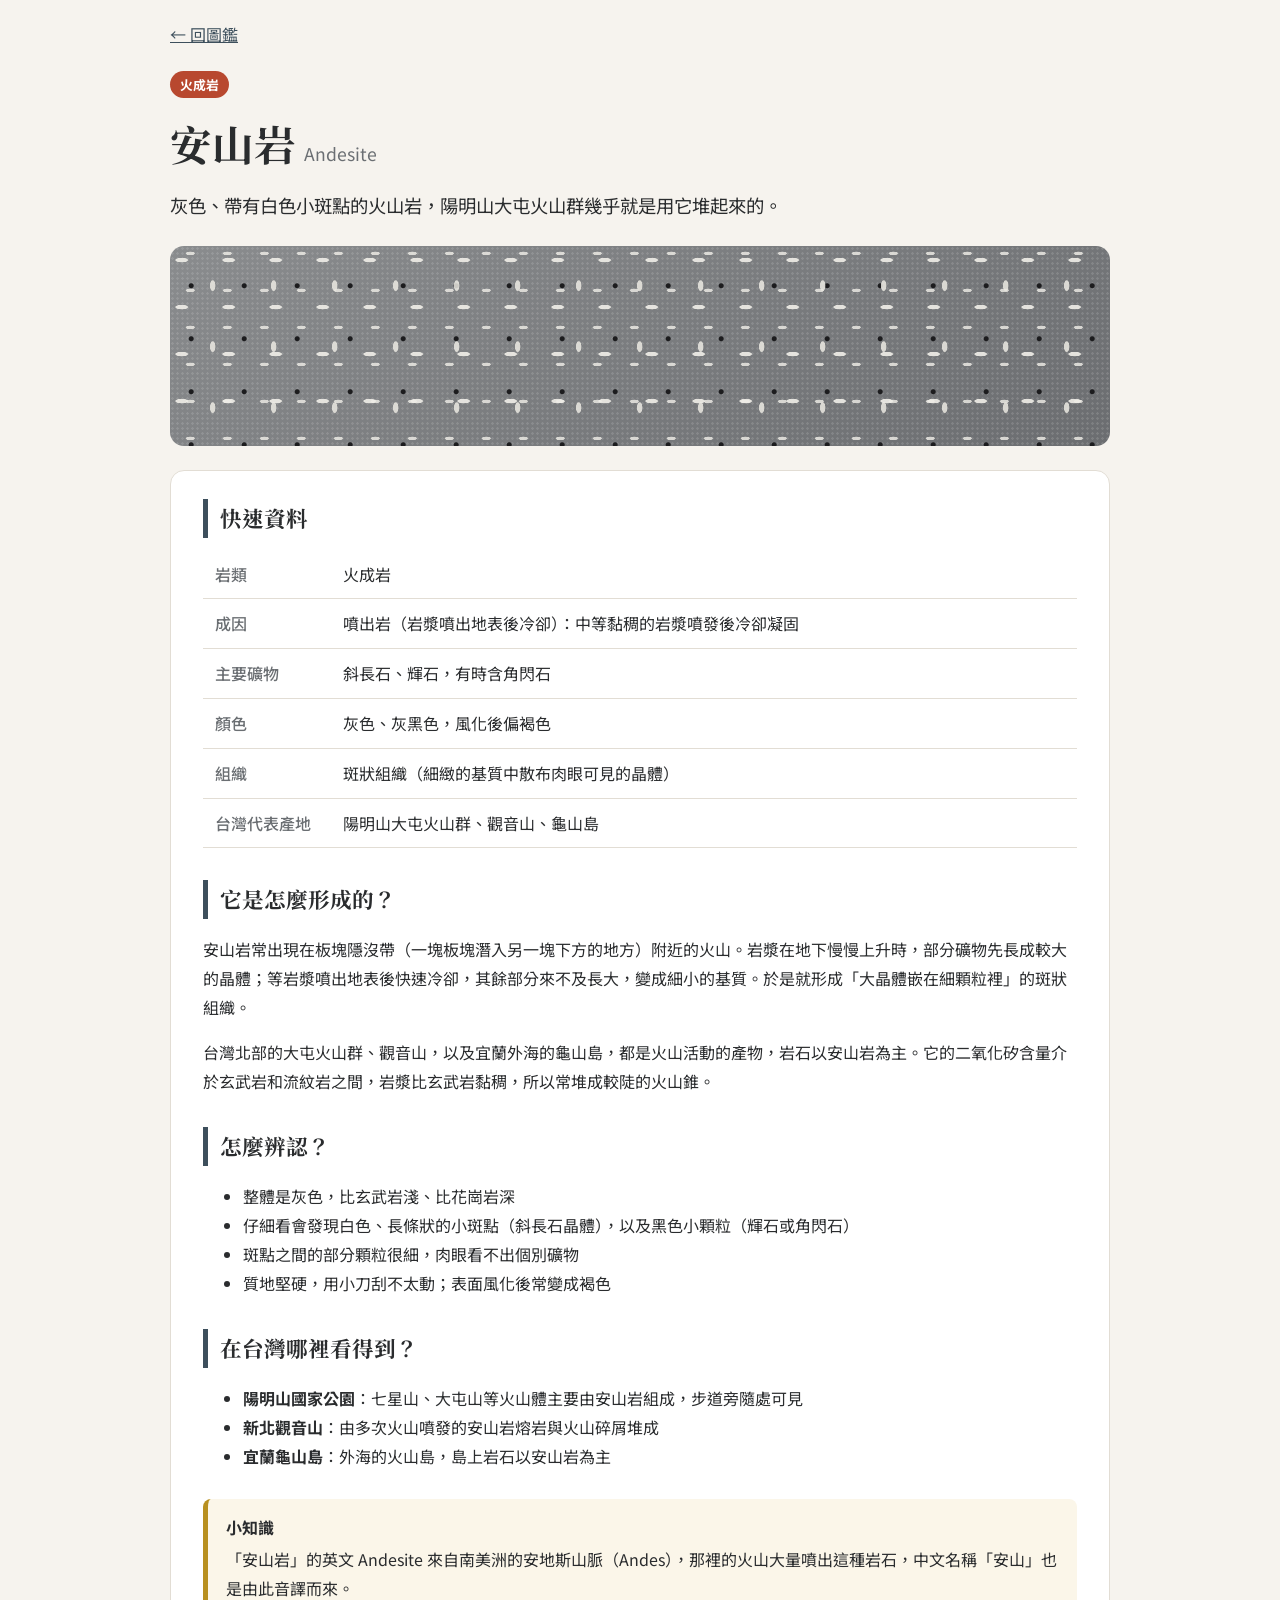
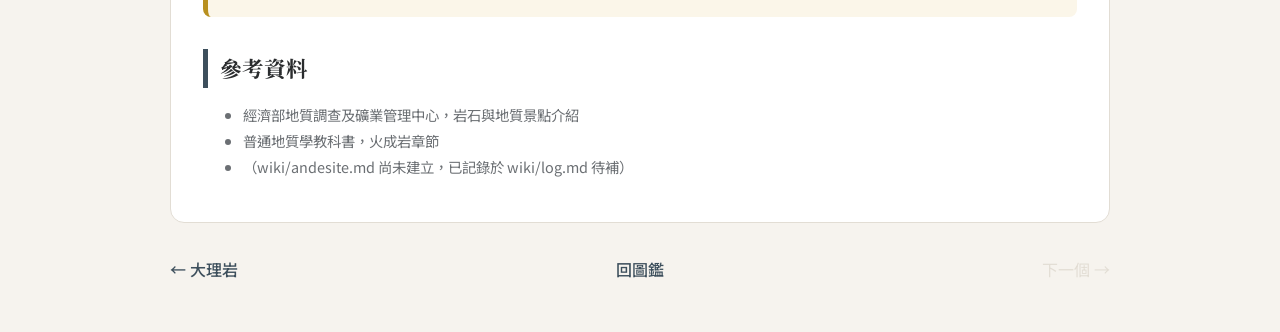
==== rocks/andesite.html @ 90761d76 "Add files via upload" ====
<!DOCTYPE html>
<html lang="zh-Hant-TW">
<head>
  <meta charset="UTF-8">
  <meta name="viewport" content="width=device-width, initial-scale=1.0">
  <title>安山岩 Andesite｜台灣常見岩石圖鑑</title>
  <link rel="stylesheet" href="../style.css">
</head>
<body>
  <main class="container">
    <nav class="topnav"><a href="../index.html">← 回圖鑑</a></nav>

    <header class="rock-hero">
      <span class="tag tag--igneous">火成岩</span>
      <h1>安山岩<span class="en">Andesite</span></h1>
      <p class="lead">灰色、帶有白色小斑點的火山岩，陽明山大屯火山群幾乎就是用它堆起來的。</p>
    </header>

    <div class="swatch swatch--andesite" role="img" aria-label="安山岩外觀示意"></div>

    <article>
      <h2>快速資料</h2>
      <table class="facts">
        <tr><th>岩類</th><td>火成岩</td></tr>
        <tr><th>成因</th><td>噴出岩（岩漿噴出地表後冷卻）：中等黏稠的岩漿噴發後冷卻凝固</td></tr>
        <tr><th>主要礦物</th><td>斜長石、輝石，有時含角閃石</td></tr>
        <tr><th>顏色</th><td>灰色、灰黑色，風化後偏褐色</td></tr>
        <tr><th>組織</th><td>斑狀組織（細緻的基質中散布肉眼可見的晶體）</td></tr>
        <tr><th>台灣代表產地</th><td>陽明山大屯火山群、觀音山、龜山島</td></tr>
      </table>

      <h2>它是怎麼形成的？</h2>
      <p>安山岩常出現在板塊隱沒帶（一塊板塊潛入另一塊下方的地方）附近的火山。岩漿在地下慢慢上升時，部分礦物先長成較大的晶體；等岩漿噴出地表後快速冷卻，其餘部分來不及長大，變成細小的基質。於是就形成「大晶體嵌在細顆粒裡」的斑狀組織。</p>
      <p>台灣北部的大屯火山群、觀音山，以及宜蘭外海的龜山島，都是火山活動的產物，岩石以安山岩為主。它的二氧化矽含量介於玄武岩和流紋岩之間，岩漿比玄武岩黏稠，所以常堆成較陡的火山錐。</p>

      <h2>怎麼辨認？</h2>
      <ul>
        <li>整體是灰色，比玄武岩淺、比花崗岩深</li>
        <li>仔細看會發現白色、長條狀的小斑點（斜長石晶體），以及黑色小顆粒（輝石或角閃石）</li>
        <li>斑點之間的部分顆粒很細，肉眼看不出個別礦物</li>
        <li>質地堅硬，用小刀刮不太動；表面風化後常變成褐色</li>
      </ul>

      <h2>在台灣哪裡看得到？</h2>
      <ul>
        <li><b>陽明山國家公園</b>：七星山、大屯山等火山體主要由安山岩組成，步道旁隨處可見</li>
        <li><b>新北觀音山</b>：由多次火山噴發的安山岩熔岩與火山碎屑堆成</li>
        <li><b>宜蘭龜山島</b>：外海的火山島，島上岩石以安山岩為主</li>
      </ul>

      <aside class="trivia">
        <strong>小知識</strong>
        「安山岩」的英文 Andesite 來自南美洲的安地斯山脈（Andes），那裡的火山大量噴出這種岩石，中文名稱「安山」也是由此音譯而來。
      </aside>

      <h2>參考資料</h2>
      <ul class="refs">
        <li>經濟部地質調查及礦業管理中心，岩石與地質景點介紹</li>
        <li>普通地質學教科書，火成岩章節</li>
        <li>（wiki/andesite.md 尚未建立，已記錄於 wiki/log.md 待補）</li>
      </ul>
    </article>

    <nav class="pager">
      <a href="marble.html">← 大理岩</a>
      <a href="../index.html">回圖鑑</a>
      <span class="disabled">下一個 →</span>
    </nav>
  </main>
</body>
</html>
---- style.css ----
/* ===== 台灣常見岩石圖鑑 — 全站樣式 ===== */
@import url("https://fonts.googleapis.com/css2?family=Noto+Sans+TC:wght@400;500;700&family=Noto+Serif+TC:wght@600;900&display=swap");

:root {
  --bg: #f6f3ee;
  --paper: #ffffff;
  --ink: #2a2c2e;
  --muted: #6b6f73;
  --line: #e2ddd4;
  --accent: #3d4f5c;
  --igneous: #b8482f;
  --sedimentary: #b8901f;
  --metamorphic: #4f6489;
  --radius: 14px;
  --serif: "Noto Serif TC", serif;
  --sans: "Noto Sans TC", system-ui, sans-serif;
}

* { box-sizing: border-box; }

body {
  margin: 0;
  background: var(--bg);
  color: var(--ink);
  font-family: var(--sans);
  line-height: 1.8;
}

a { color: var(--accent); }

.container { max-width: 980px; margin: 0 auto; padding: 0 20px; }

/* ----- 頁首 ----- */
.site-header {
  background: var(--accent);
  color: #fff;
  padding: 56px 0 44px;
}
.site-header h1 {
  font-family: var(--serif);
  font-weight: 900;
  font-size: clamp(2rem, 5vw, 3rem);
  margin: 0 0 8px;
  letter-spacing: 0.04em;
}
.site-header p { margin: 0; opacity: 0.85; }

/* ----- 篩選按鈕 ----- */
.filters { display: flex; flex-wrap: wrap; gap: 10px; margin: 32px 0 24px; }
.filter-btn {
  border: 1.5px solid var(--accent);
  background: transparent;
  color: var(--accent);
  border-radius: 999px;
  padding: 6px 18px;
  font: 500 0.95rem var(--sans);
  cursor: pointer;
}
.filter-btn.is-active { background: var(--accent); color: #fff; }

/* ----- 卡片 ----- */
.grid {
  display: grid;
  grid-template-columns: repeat(auto-fill, minmax(260px, 1fr));
  gap: 20px;
  margin-bottom: 56px;
}
.card {
  display: block;
  background: var(--paper);
  border: 1px solid var(--line);
  border-radius: var(--radius);
  overflow: hidden;
  text-decoration: none;
  color: inherit;
  transition: transform 0.15s, box-shadow 0.15s;
}
.card:hover { transform: translateY(-3px); box-shadow: 0 8px 24px rgba(0,0,0,0.08); }
.card .swatch { height: 130px; border-radius: 0; }
.card-body { padding: 16px 18px 20px; }
.card-body h2 { font-family: var(--serif); font-size: 1.3rem; margin: 6px 0 2px; }
.card-body .en { color: var(--muted); font-size: 0.9rem; }
.card-body p { margin: 8px 0 0; font-size: 0.95rem; }

/* ----- 岩類標籤 ----- */
.tag {
  display: inline-block;
  font-size: 0.8rem;
  font-weight: 700;
  color: #fff;
  padding: 2px 10px;
  border-radius: 999px;
}
.tag--igneous { background: var(--igneous); }
.tag--sedimentary { background: var(--sedimentary); }
.tag--metamorphic { background: var(--metamorphic); }

/* ----- 岩石頁 ----- */
.topnav { padding: 20px 0; }
.rock-hero h1 { font-family: var(--serif); font-size: clamp(2rem, 5vw, 2.6rem); margin: 8px 0 0; }
.rock-hero h1 .en { font-family: var(--sans); font-size: 1.1rem; color: var(--muted); font-weight: 400; margin-left: 8px; }
.rock-hero .lead { font-size: 1.15rem; margin: 8px 0 24px; }

.swatch { height: 200px; border-radius: var(--radius); }

article { background: var(--paper); border: 1px solid var(--line); border-radius: var(--radius); padding: 28px 32px; margin: 24px 0; }
article h2 { font-family: var(--serif); font-size: 1.35rem; border-left: 5px solid var(--accent); padding-left: 12px; margin: 32px 0 12px; }
article h2:first-child { margin-top: 0; }

.facts { width: 100%; border-collapse: collapse; margin-bottom: 8px; }
.facts th, .facts td { text-align: left; padding: 10px 12px; border-bottom: 1px solid var(--line); vertical-align: top; }
.facts th { width: 8em; color: var(--muted); font-weight: 500; }

.trivia { background: #fbf6e9; border-left: 5px solid var(--sedimentary); border-radius: 8px; padding: 14px 18px; margin: 28px 0; }
.trivia strong { display: block; margin-bottom: 4px; }

.refs { font-size: 0.9rem; color: var(--muted); }

.pager { display: flex; justify-content: space-between; gap: 12px; padding: 8px 0 48px; flex-wrap: wrap; }
.pager a { text-decoration: none; font-weight: 500; }
.pager .disabled { color: var(--line); }

.site-footer { text-align: center; color: var(--muted); font-size: 0.85rem; padding: 24px 0 40px; }

@media (max-width: 600px) {
  article { padding: 20px; }
  .facts th { width: 6em; }
}

/* ===== 岩石色塊（每新增一種岩石，在此加一個 .swatch--<id>） ===== */

/* 玄武岩：深灰黑、細粒，帶少量氣孔 */
.swatch--basalt {
  background:
    radial-gradient(circle at 20% 30%, #111 0 3px, transparent 4px),
    radial-gradient(circle at 70% 60%, #111 0 4px, transparent 5px),
    radial-gradient(circle at 45% 80%, #151515 0 2px, transparent 3px),
    linear-gradient(135deg, #3a3b3d, #26272a);
  background-size: 80px 80px, 110px 110px, 60px 60px, 100% 100%;
}

/* 砂岩：黃褐色、顆粒感、平行層理 */
.swatch--sandstone {
  background:
    repeating-linear-gradient(0deg, rgba(120,80,30,0.18) 0 2px, transparent 2px 22px),
    radial-gradient(circle, rgba(255,255,255,0.35) 1px, transparent 1.5px),
    linear-gradient(160deg, #d8b878, #b88f4f);
  background-size: 100% 100%, 6px 6px, 100% 100%;
}

/* 大理岩：白色帶灰色紋理 */
.swatch--marble {
  background:
    linear-gradient(115deg, transparent 40%, rgba(110,115,125,0.35) 41%, transparent 43%),
    linear-gradient(70deg, transparent 60%, rgba(110,115,125,0.25) 61%, transparent 62.5%),
    linear-gradient(150deg, transparent 20%, rgba(110,115,125,0.2) 21%, transparent 22%),
    linear-gradient(180deg, #f4f3f0, #dcdad5);
}

/* 安山岩：灰色細粒基質，散布白色長條斜長石斑晶與黑色小顆粒 */
.swatch--andesite {
  background:
    radial-gradient(ellipse 7px 2.5px at 25% 30%, rgba(240,238,232,0.9) 80%, transparent 100%),
    radial-gradient(ellipse 3px 6px at 70% 65%, rgba(235,233,226,0.85) 80%, transparent 100%),
    radial-gradient(ellipse 5px 2px at 55% 20%, rgba(240,238,232,0.8) 80%, transparent 100%),
    radial-gradient(circle at 40% 75%, #1c1c1e 0 2px, transparent 3px),
    radial-gradient(circle, rgba(255,255,255,0.12) 1px, transparent 1.5px),
    linear-gradient(150deg, #8a8c8e, #6b6d70);
  background-size: 47px 47px, 61px 61px, 37px 37px, 53px 53px, 5px 5px, 100% 100%;
}
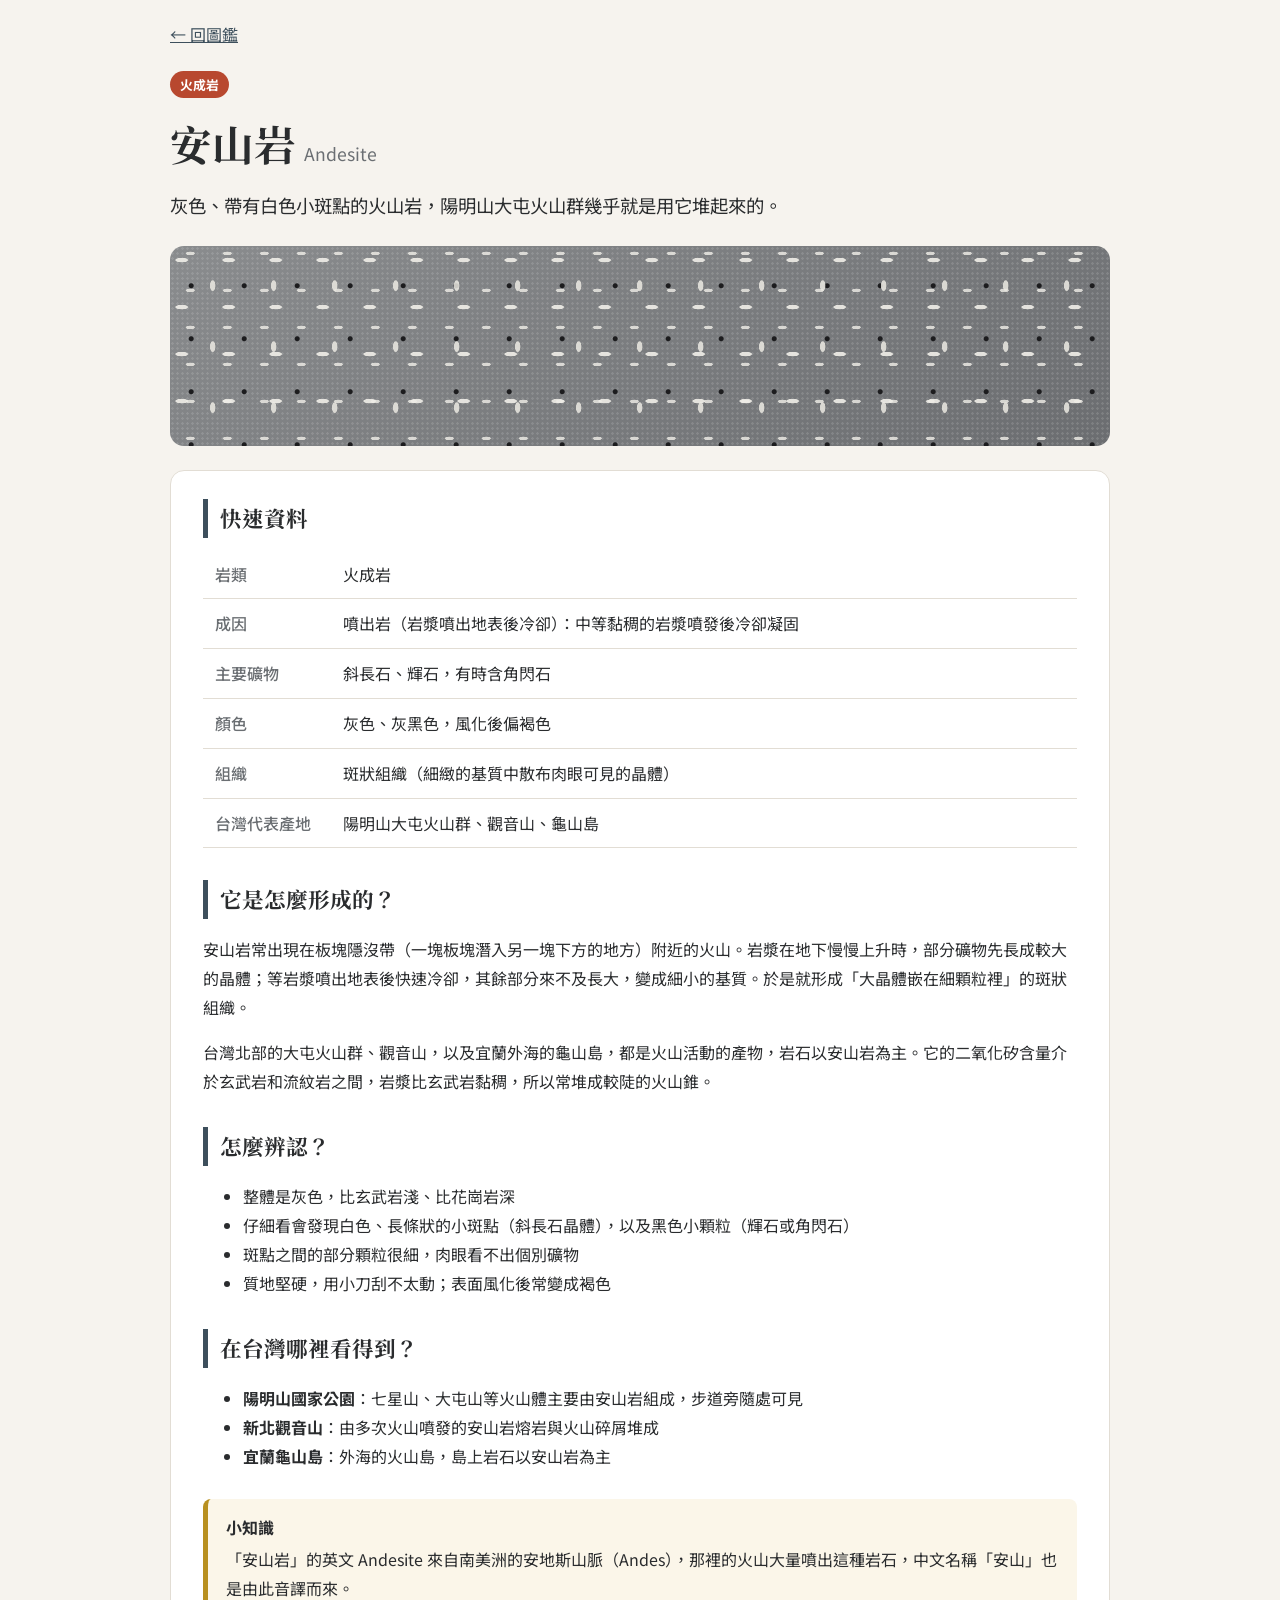
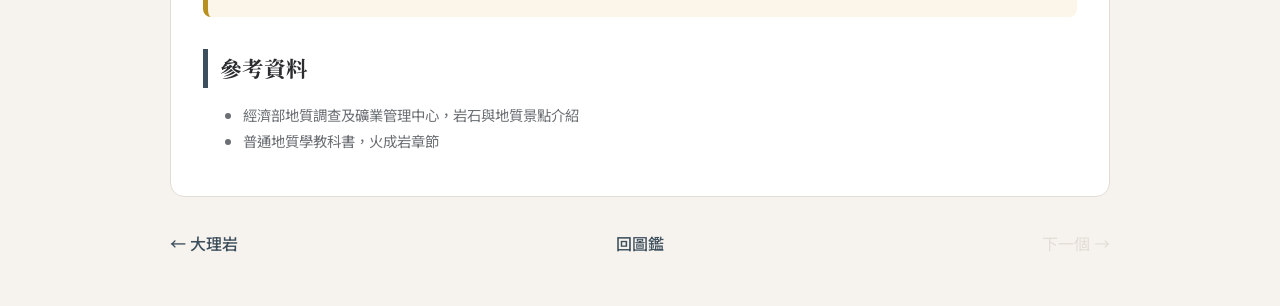
==== commit 86c05d58: "Update andesite.html" ====
--- a/rocks/andesite.html
+++ b/rocks/andesite.html
@@ -57,7 +57,6 @@
       <ul class="refs">
         <li>經濟部地質調查及礦業管理中心，岩石與地質景點介紹</li>
         <li>普通地質學教科書，火成岩章節</li>
-        <li>（wiki/andesite.md 尚未建立，已記錄於 wiki/log.md 待補）</li>
       </ul>
     </article>
 
